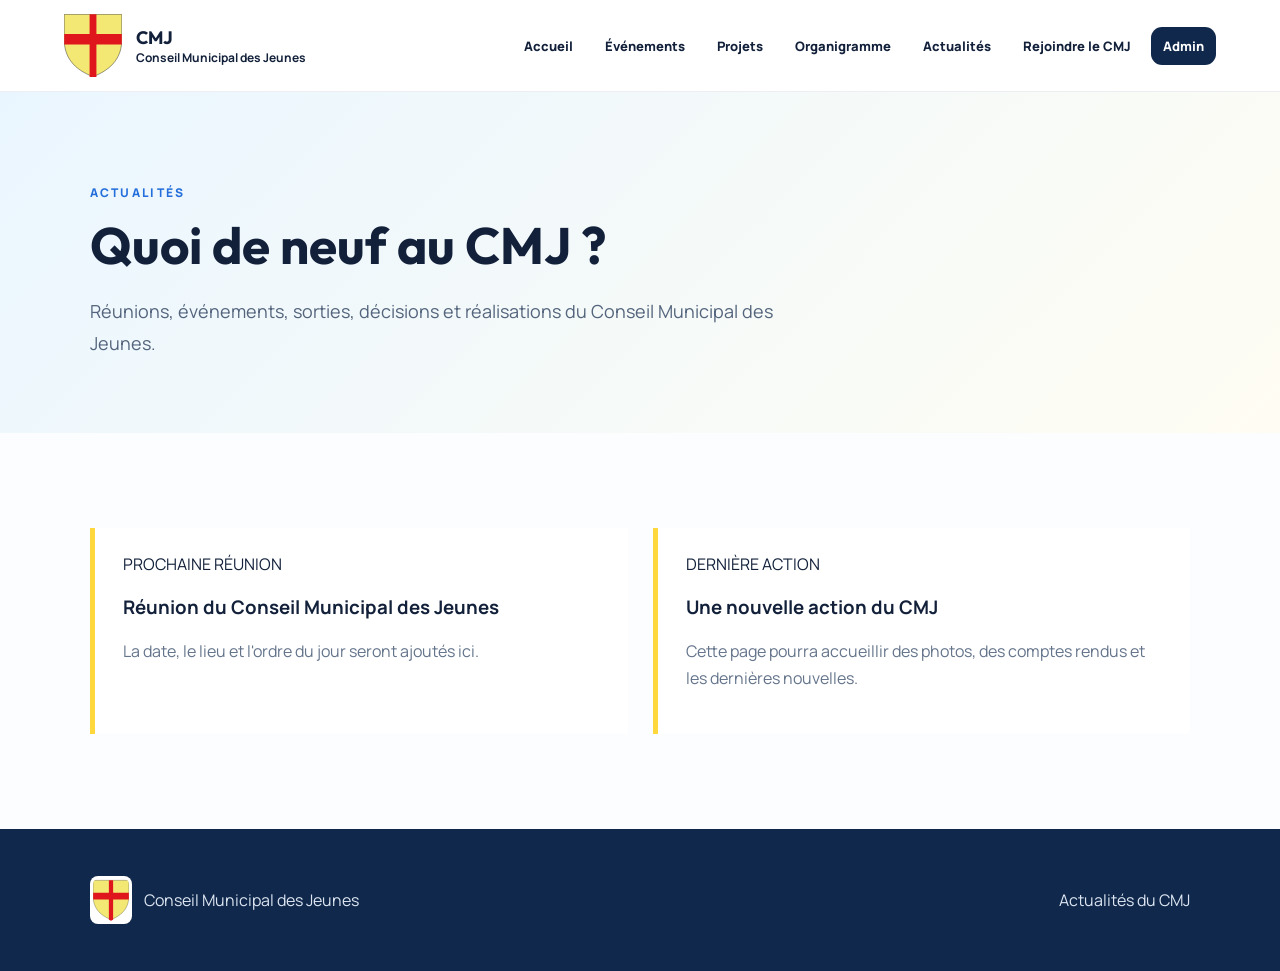
==== actualites.html @ 299745a3 "Migration du site CMJ vers cmj-eth.github.io" ====
<!doctype html><html lang="fr"><head><meta charset="utf-8"><meta name="viewport" content="width=device-width,initial-scale=1"><title>Actualités | CMJ</title><link rel="stylesheet" href="style.css"></head><body><header class="header"><a class="brand" href="index.html"><img class="city-logo" src="assets/logo-ville.svg" alt="Blason"><span><b>CMJ</b><br>Conseil Municipal des Jeunes</span></a><button class="menu">☰</button><nav><a href="index.html">Accueil</a><a href="evenements.html">Événements</a><a href="projets.html">Projets</a><a href="organigramme.html">Organigramme</a><a href="actualites.html">Actualités</a><a href="inscription.html">Rejoindre le CMJ</a><a class="admin-link" href="admin.html">Admin</a></nav></header><main><section class="page-hero"><p class="kicker">ACTUALITÉS</p><h1>Quoi de neuf au CMJ ?</h1><p class="intro">Réunions, événements, sorties, décisions et réalisations du Conseil Municipal des Jeunes.</p></section><section class="page-wrap"><div class="news"><article><time>PROCHAINE RÉUNION</time><h3>Réunion du Conseil Municipal des Jeunes</h3><p>La date, le lieu et l'ordre du jour seront ajoutés ici.</p></article><article><time>DERNIÈRE ACTION</time><h3>Une nouvelle action du CMJ</h3><p>Cette page pourra accueillir des photos, des comptes rendus et les dernières nouvelles.</p></article></div></section></main><footer><div><img class="footer-crest" src="assets/logo-ville.svg" alt="Blason"><p>Conseil Municipal des Jeunes</p></div><p>Actualités du CMJ</p></footer><script src="script.js"></script></body></html>
---- style.css ----
@import url('https://fonts.googleapis.com/css2?family=Manrope:wght@400;500;600;700;800&family=Outfit:wght@600;700;800&display=swap');:root{--navy:#10284b;--blue:#246fdb;--yellow:#ffd83d;--ink:#12203a;--muted:#64748b;--line:#e6edf5;--shadow:0 20px 60px rgba(16,40,75,.10)}*{box-sizing:border-box}html{scroll-behavior:smooth}body{margin:0;font-family:Manrope,system-ui,sans-serif;color:var(--ink);background:#fbfdff;overflow-x:hidden}a{text-decoration:none;color:inherit}.header{height:92px;padding:0 max(5vw,24px);display:flex;align-items:center;justify-content:space-between;border-bottom:1px solid #10284b14;position:sticky;top:0;background:#fffffff0;backdrop-filter:blur(18px);z-index:50}.brand{display:flex;align-items:center;gap:14px;font-size:12px;font-weight:700}.brand b{font-family:Outfit;font-size:18px}.city-logo{width:58px;height:66px;object-fit:contain}.header nav{display:flex;gap:8px;font-weight:800;font-size:13px;align-items:center}.header nav a{padding:10px 12px;border-radius:11px;transition:.25s}.header nav a:hover{background:#edf5ff;color:var(--blue);transform:translateY(-1px)}.admin-link{background:var(--navy)!important;color:white!important}.menu{display:none;border:0;background:#edf5ff;border-radius:12px;padding:8px 12px;font-size:25px}.hero{min-height:690px;padding:100px max(7vw,30px);display:grid;grid-template-columns:1.1fr .9fr;gap:75px;align-items:center;background:radial-gradient(circle at 10% 20%,#dff1ff 0,transparent 32%),radial-gradient(circle at 90% 25%,#fff4b8 0,transparent 28%),linear-gradient(135deg,#f8fcff,#fffdf2)}.kicker{font-size:12px;font-weight:900;letter-spacing:.19em;color:var(--blue)}.hero h1{font-family:Outfit;font-size:clamp(52px,6vw,88px);line-height:.92;margin:17px 0 28px}.hero h1 span{color:var(--blue)}.intro,.section-intro{font-size:18px;line-height:1.8;color:#53647c;max-width:720px}.buttons{display:flex;gap:14px;margin-top:34px}.btn{display:inline-flex;align-items:center;justify-content:center;padding:15px 24px;border-radius:13px;font-weight:800;border:0;cursor:pointer;transition:.25s}.btn:hover{transform:translateY(-2px);box-shadow:0 10px 25px #10284b20}.primary{background:linear-gradient(135deg,#2376dd,#1e63c2);color:white}.outline{border:2px solid var(--blue);color:var(--blue);background:#fff}.white{background:#fff;color:var(--blue)}.hero-card{background:linear-gradient(145deg,#153a6e,#204e88);color:white;padding:42px;border-radius:34px;box-shadow:0 35px 80px #173a6e35;transform:rotate(1deg)}.hero-card h2{font-family:Outfit;font-size:35px}.hero-card p{color:#dce9fb}.hero-crest{width:86px;height:96px;background:#fff;border-radius:22px;padding:7px}.mini{margin-top:30px;background:#ffffff12;padding:20px;border-radius:18px;display:flex;flex-direction:column;gap:5px}.section{padding:100px max(7vw,30px)}.section>h2,.page-hero h1{font-family:Outfit;font-size:clamp(38px,4vw,58px);margin:10px 0 18px}.grid3,.project-grid{display:grid;grid-template-columns:repeat(3,1fr);gap:24px;margin-top:48px}.grid3 article,.panel{padding:32px;border:1px solid var(--line);border-radius:24px;background:white;box-shadow:0 12px 40px #10284b0d}.grid3 span{display:grid;place-items:center;width:62px;height:62px;border-radius:18px;background:#edf6ff;font-size:32px}.grid3 h3,.project-grid h3{font-family:Outfit;font-size:23px}.grid3 p,.project-grid p,.news p,.panel p{color:var(--muted);line-height:1.7}.projects{background:#f4f8fc}.project-grid article{background:white;border:1px solid #e8eef5;border-radius:25px;padding:20px}.pic{height:160px;border-radius:18px;background:#e5f3ff;display:grid;place-items:center;font-size:58px}.news{display:grid;grid-template-columns:1fr 1fr;gap:25px;margin-top:40px}.news article{border-left:5px solid var(--yellow);padding:25px 28px;background:white}.idea{margin:35px max(5vw,20px) 85px;background:linear-gradient(135deg,#1768cc,#244e85);color:white;border-radius:32px;padding:62px;display:flex;align-items:center;justify-content:space-between;gap:30px}.idea h2{font-family:Outfit;font-size:44px}.page-hero{padding:80px max(7vw,30px) 55px;background:linear-gradient(135deg,#eaf6ff,#fffdf3)}.page-wrap{padding:55px max(7vw,30px) 95px}.two-col{display:grid;grid-template-columns:1fr 1fr;gap:24px}.form-panel{margin-top:28px}.form-grid{display:grid;gap:16px}.form-grid label{display:grid;gap:7px;font-weight:750}.form-grid input,.form-grid textarea,.form-grid select{width:100%;padding:14px;border:1px solid #ccd7e5;border-radius:12px;font:inherit}.form-grid textarea{min-height:150px}.consent{display:flex!important;grid-template-columns:auto 1fr!important}.consent input{width:auto}.form-message{font-size:14px;font-weight:700;color:#237347}.notice{padding:18px;border-radius:15px;background:#fff8d9}.admin-box{max-width:560px;margin:auto;padding:36px;border-radius:25px;background:#10284b;color:white}.admin-box input{width:100%;padding:14px;border-radius:11px}.admin-top{display:flex;justify-content:space-between;align-items:center}.admin-grid{display:grid;grid-template-columns:1fr 1fr;gap:24px}.admin-list{display:grid;gap:12px}.admin-row{border:1px solid #e5eaf0;border-radius:15px;padding:16px;display:flex;justify-content:space-between;gap:15px}.small-btn{border:0;border-radius:9px;padding:8px 11px;background:var(--navy);color:white}.event-card{display:grid;grid-template-columns:250px 1fr;border:1px solid #e4e9f0;border-radius:26px;overflow:hidden;background:#fff;box-shadow:var(--shadow);margin-bottom:26px}.event-visual{display:grid;place-items:center;min-height:290px;background:#ffd83d;font-size:72px}.event-content{padding:36px}.event-meta{display:flex;gap:18px;flex-wrap:wrap;margin:20px 0}.footer-crest{width:42px;height:48px;background:white;border-radius:8px;padding:3px}footer{padding:44px max(7vw,30px);background:#10284b;color:#dce5f1;display:flex;justify-content:space-between;align-items:center}footer>div{display:flex;align-items:center;gap:12px}@media(max-width:900px){.admin-grid,.grid3,.project-grid,.news,.two-col,.hero{grid-template-columns:1fr}.header nav{display:none;position:absolute;top:92px;left:0;right:0;background:white;padding:25px;flex-direction:column}.header.open nav{display:flex}.menu{display:block}.event-card{grid-template-columns:1fr}.idea{flex-direction:column;align-items:flex-start}footer{flex-direction:column;align-items:flex-start;gap:20px}}
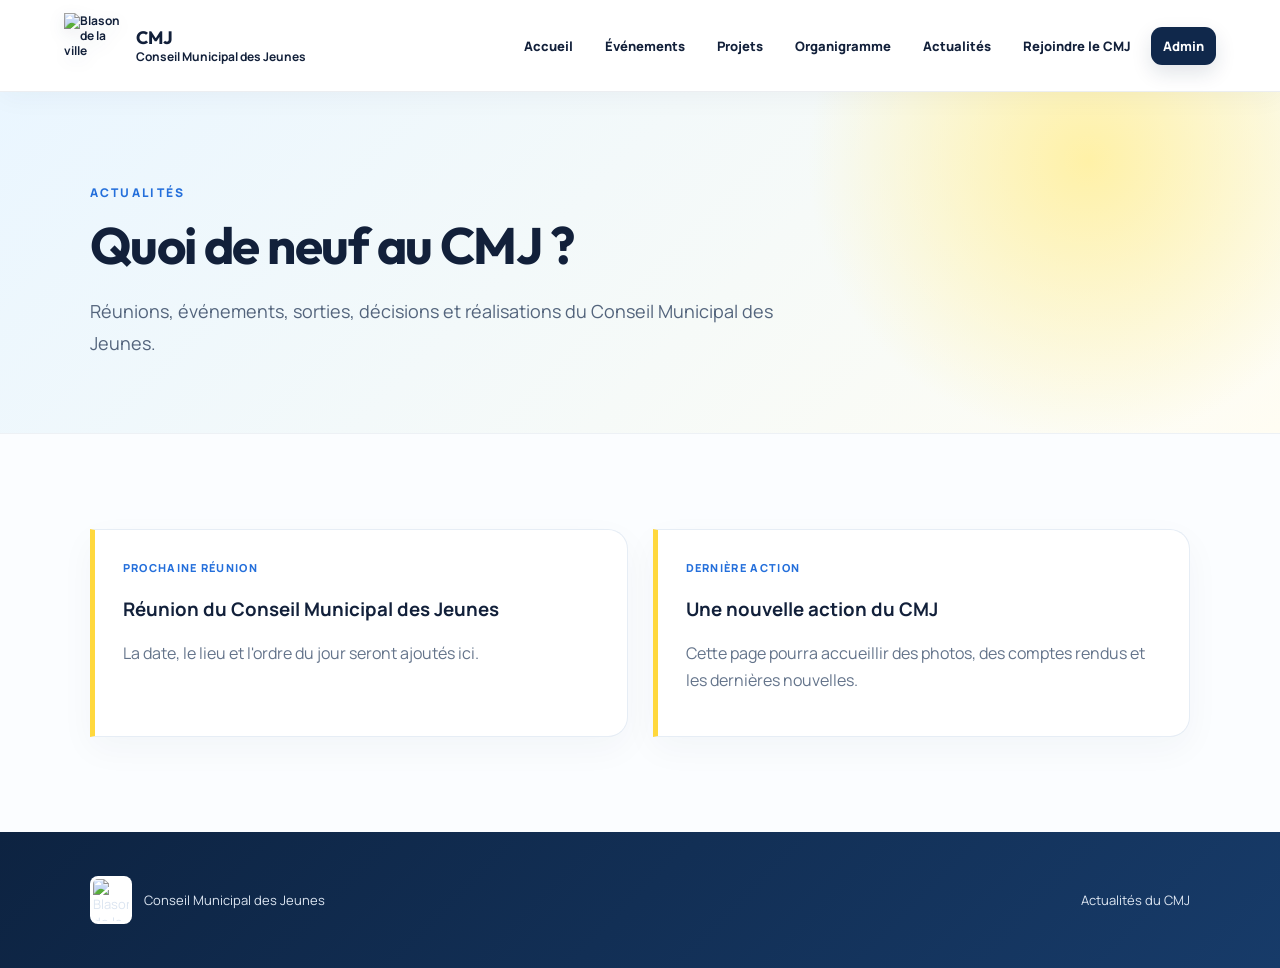
==== commit fd24e451: "Restaure la page actualités" ====
--- a/actualites.html
+++ b/actualites.html
@@ -1 +1 @@
-<!doctype html><html lang="fr"><head><meta charset="utf-8"><meta name="viewport" content="width=device-width,initial-scale=1"><title>Actualités | CMJ</title><link rel="stylesheet" href="style.css"></head><body><header class="header"><a class="brand" href="index.html"><img class="city-logo" src="assets/logo-ville.svg" alt="Blason"><span><b>CMJ</b><br>Conseil Municipal des Jeunes</span></a><button class="menu">☰</button><nav><a href="index.html">Accueil</a><a href="evenements.html">Événements</a><a href="projets.html">Projets</a><a href="organigramme.html">Organigramme</a><a href="actualites.html">Actualités</a><a href="inscription.html">Rejoindre le CMJ</a><a class="admin-link" href="admin.html">Admin</a></nav></header><main><section class="page-hero"><p class="kicker">ACTUALITÉS</p><h1>Quoi de neuf au CMJ ?</h1><p class="intro">Réunions, événements, sorties, décisions et réalisations du Conseil Municipal des Jeunes.</p></section><section class="page-wrap"><div class="news"><article><time>PROCHAINE RÉUNION</time><h3>Réunion du Conseil Municipal des Jeunes</h3><p>La date, le lieu et l'ordre du jour seront ajoutés ici.</p></article><article><time>DERNIÈRE ACTION</time><h3>Une nouvelle action du CMJ</h3><p>Cette page pourra accueillir des photos, des comptes rendus et les dernières nouvelles.</p></article></div></section></main><footer><div><img class="footer-crest" src="assets/logo-ville.svg" alt="Blason"><p>Conseil Municipal des Jeunes</p></div><p>Actualités du CMJ</p></footer><script src="script.js"></script></body></html>+<!doctype html><html lang="fr"><head><meta charset="utf-8"><meta name="viewport" content="width=device-width,initial-scale=1"><title>Actualités | CMJ</title><link rel="stylesheet" href="style.css"></head><body><header class="header"><a class="brand" href="index.html"><img class="city-logo" src="logo-ville.png" alt="Blason de la ville"><span><b>CMJ</b><br>Conseil Municipal des Jeunes</span></a><button class="menu">☰</button><nav><a href="index.html">Accueil</a><a href="evenements.html">Événements</a><a href="projets.html">Projets</a><a href="organigramme.html">Organigramme</a><a href="actualites.html">Actualités</a><a href="inscription.html">Rejoindre le CMJ</a><a class="admin-link" href="admin.html">Admin</a></nav></header><main><section class="page-hero"><p class="kicker">ACTUALITÉS</p><h1>Quoi de neuf au CMJ ?</h1><p class="intro">Réunions, événements, sorties, décisions et réalisations du Conseil Municipal des Jeunes.</p></section><section class="page-wrap"><div class="news"><article><time>PROCHAINE RÉUNION</time><h3>Réunion du Conseil Municipal des Jeunes</h3><p>La date, le lieu et l'ordre du jour seront ajoutés ici.</p></article><article><time>DERNIÈRE ACTION</time><h3>Une nouvelle action du CMJ</h3><p>Cette page pourra accueillir des photos, des comptes rendus et les dernières nouvelles.</p></article></div></section></main><footer><div><img class="footer-crest" src="logo-ville.png" alt="Blason de la ville"><p>Conseil Municipal des Jeunes</p></div><p>Actualités du CMJ</p></footer><script src="script.js"></script></body></html>
--- a/style.css
+++ b/style.css
@@ -1 +1,2 @@
-@import url('https://fonts.googleapis.com/css2?family=Manrope:wght@400;500;600;700;800&family=Outfit:wght@600;700;800&display=swap');:root{--navy:#10284b;--blue:#246fdb;--yellow:#ffd83d;--ink:#12203a;--muted:#64748b;--line:#e6edf5;--shadow:0 20px 60px rgba(16,40,75,.10)}*{box-sizing:border-box}html{scroll-behavior:smooth}body{margin:0;font-family:Manrope,system-ui,sans-serif;color:var(--ink);background:#fbfdff;overflow-x:hidden}a{text-decoration:none;color:inherit}.header{height:92px;padding:0 max(5vw,24px);display:flex;align-items:center;justify-content:space-between;border-bottom:1px solid #10284b14;position:sticky;top:0;background:#fffffff0;backdrop-filter:blur(18px);z-index:50}.brand{display:flex;align-items:center;gap:14px;font-size:12px;font-weight:700}.brand b{font-family:Outfit;font-size:18px}.city-logo{width:58px;height:66px;object-fit:contain}.header nav{display:flex;gap:8px;font-weight:800;font-size:13px;align-items:center}.header nav a{padding:10px 12px;border-radius:11px;transition:.25s}.header nav a:hover{background:#edf5ff;color:var(--blue);transform:translateY(-1px)}.admin-link{background:var(--navy)!important;color:white!important}.menu{display:none;border:0;background:#edf5ff;border-radius:12px;padding:8px 12px;font-size:25px}.hero{min-height:690px;padding:100px max(7vw,30px);display:grid;grid-template-columns:1.1fr .9fr;gap:75px;align-items:center;background:radial-gradient(circle at 10% 20%,#dff1ff 0,transparent 32%),radial-gradient(circle at 90% 25%,#fff4b8 0,transparent 28%),linear-gradient(135deg,#f8fcff,#fffdf2)}.kicker{font-size:12px;font-weight:900;letter-spacing:.19em;color:var(--blue)}.hero h1{font-family:Outfit;font-size:clamp(52px,6vw,88px);line-height:.92;margin:17px 0 28px}.hero h1 span{color:var(--blue)}.intro,.section-intro{font-size:18px;line-height:1.8;color:#53647c;max-width:720px}.buttons{display:flex;gap:14px;margin-top:34px}.btn{display:inline-flex;align-items:center;justify-content:center;padding:15px 24px;border-radius:13px;font-weight:800;border:0;cursor:pointer;transition:.25s}.btn:hover{transform:translateY(-2px);box-shadow:0 10px 25px #10284b20}.primary{background:linear-gradient(135deg,#2376dd,#1e63c2);color:white}.outline{border:2px solid var(--blue);color:var(--blue);background:#fff}.white{background:#fff;color:var(--blue)}.hero-card{background:linear-gradient(145deg,#153a6e,#204e88);color:white;padding:42px;border-radius:34px;box-shadow:0 35px 80px #173a6e35;transform:rotate(1deg)}.hero-card h2{font-family:Outfit;font-size:35px}.hero-card p{color:#dce9fb}.hero-crest{width:86px;height:96px;background:#fff;border-radius:22px;padding:7px}.mini{margin-top:30px;background:#ffffff12;padding:20px;border-radius:18px;display:flex;flex-direction:column;gap:5px}.section{padding:100px max(7vw,30px)}.section>h2,.page-hero h1{font-family:Outfit;font-size:clamp(38px,4vw,58px);margin:10px 0 18px}.grid3,.project-grid{display:grid;grid-template-columns:repeat(3,1fr);gap:24px;margin-top:48px}.grid3 article,.panel{padding:32px;border:1px solid var(--line);border-radius:24px;background:white;box-shadow:0 12px 40px #10284b0d}.grid3 span{display:grid;place-items:center;width:62px;height:62px;border-radius:18px;background:#edf6ff;font-size:32px}.grid3 h3,.project-grid h3{font-family:Outfit;font-size:23px}.grid3 p,.project-grid p,.news p,.panel p{color:var(--muted);line-height:1.7}.projects{background:#f4f8fc}.project-grid article{background:white;border:1px solid #e8eef5;border-radius:25px;padding:20px}.pic{height:160px;border-radius:18px;background:#e5f3ff;display:grid;place-items:center;font-size:58px}.news{display:grid;grid-template-columns:1fr 1fr;gap:25px;margin-top:40px}.news article{border-left:5px solid var(--yellow);padding:25px 28px;background:white}.idea{margin:35px max(5vw,20px) 85px;background:linear-gradient(135deg,#1768cc,#244e85);color:white;border-radius:32px;padding:62px;display:flex;align-items:center;justify-content:space-between;gap:30px}.idea h2{font-family:Outfit;font-size:44px}.page-hero{padding:80px max(7vw,30px) 55px;background:linear-gradient(135deg,#eaf6ff,#fffdf3)}.page-wrap{padding:55px max(7vw,30px) 95px}.two-col{display:grid;grid-template-columns:1fr 1fr;gap:24px}.form-panel{margin-top:28px}.form-grid{display:grid;gap:16px}.form-grid label{display:grid;gap:7px;font-weight:750}.form-grid input,.form-grid textarea,.form-grid select{width:100%;padding:14px;border:1px solid #ccd7e5;border-radius:12px;font:inherit}.form-grid textarea{min-height:150px}.consent{display:flex!important;grid-template-columns:auto 1fr!important}.consent input{width:auto}.form-message{font-size:14px;font-weight:700;color:#237347}.notice{padding:18px;border-radius:15px;background:#fff8d9}.admin-box{max-width:560px;margin:auto;padding:36px;border-radius:25px;background:#10284b;color:white}.admin-box input{width:100%;padding:14px;border-radius:11px}.admin-top{display:flex;justify-content:space-between;align-items:center}.admin-grid{display:grid;grid-template-columns:1fr 1fr;gap:24px}.admin-list{display:grid;gap:12px}.admin-row{border:1px solid #e5eaf0;border-radius:15px;padding:16px;display:flex;justify-content:space-between;gap:15px}.small-btn{border:0;border-radius:9px;padding:8px 11px;background:var(--navy);color:white}.event-card{display:grid;grid-template-columns:250px 1fr;border:1px solid #e4e9f0;border-radius:26px;overflow:hidden;background:#fff;box-shadow:var(--shadow);margin-bottom:26px}.event-visual{display:grid;place-items:center;min-height:290px;background:#ffd83d;font-size:72px}.event-content{padding:36px}.event-meta{display:flex;gap:18px;flex-wrap:wrap;margin:20px 0}.footer-crest{width:42px;height:48px;background:white;border-radius:8px;padding:3px}footer{padding:44px max(7vw,30px);background:#10284b;color:#dce5f1;display:flex;justify-content:space-between;align-items:center}footer>div{display:flex;align-items:center;gap:12px}@media(max-width:900px){.admin-grid,.grid3,.project-grid,.news,.two-col,.hero{grid-template-columns:1fr}.header nav{display:none;position:absolute;top:92px;left:0;right:0;background:white;padding:25px;flex-direction:column}.header.open nav{display:flex}.menu{display:block}.event-card{grid-template-columns:1fr}.idea{flex-direction:column;align-items:flex-start}footer{flex-direction:column;align-items:flex-start;gap:20px}}+@import url('https://fonts.googleapis.com/css2?family=Manrope:wght@400;500;600;700;800&family=Outfit:wght@600;700;800&display=swap');
+:root{--navy:#10284b;--blue:#246fdb;--blue2:#5aa8ff;--yellow:#ffd83d;--red:#e72b32;--ink:#12203a;--muted:#64748b;--line:#e6edf5;--soft:#f5f8fc;--shadow:0 20px 60px rgba(16,40,75,.10)}*{box-sizing:border-box}html{scroll-behavior:smooth}body{margin:0;font-family:Manrope,system-ui,sans-serif;color:var(--ink);background:#fbfdff;overflow-x:hidden}a{text-decoration:none;color:inherit}.header{height:92px;padding:0 max(5vw,24px);display:flex;align-items:center;justify-content:space-between;border-bottom:1px solid rgba(16,40,75,.08);position:sticky;top:0;background:rgba(255,255,255,.88);backdrop-filter:blur(18px);z-index:50;box-shadow:0 6px 25px rgba(16,40,75,.04)}.brand{display:flex;align-items:center;gap:14px;font-size:12px;font-weight:700;line-height:1.25}.brand b{font-family:Outfit;font-size:18px}.city-logo{width:58px;height:66px;object-fit:contain;filter:drop-shadow(0 5px 8px #10284b18)}.header nav{display:flex;gap:8px;font-weight:800;font-size:13px;align-items:center}.header nav a{padding:10px 12px;border-radius:11px;transition:.25s}.header nav a:hover{background:#edf5ff;color:var(--blue);transform:translateY(-1px)}.admin-link{background:var(--navy)!important;color:white!important;box-shadow:0 8px 20px #10284b20}.menu{display:none;border:0;background:#edf5ff;border-radius:12px;padding:8px 12px;font-size:25px;color:var(--navy)}.hero{min-height:690px;padding:100px max(7vw,30px);display:grid;grid-template-columns:1.1fr .9fr;gap:75px;align-items:center;position:relative;background:radial-gradient(circle at 10% 20%,#dff1ff 0,transparent 32%),radial-gradient(circle at 90% 25%,#fff4b8 0,transparent 28%),linear-gradient(135deg,#f8fcff,#fffdf2)}.hero:before,.hero:after{content:'';position:absolute;border-radius:50%;pointer-events:none}.hero:before{width:150px;height:150px;border:30px solid #2474d212;left:-65px;bottom:45px}.hero:after{width:100px;height:100px;background:#ffd83d22;right:42%;top:70px}.kicker{font-size:12px;font-weight:900;letter-spacing:.19em;color:var(--blue);text-transform:uppercase}.hero h1{font-family:Outfit;font-size:clamp(52px,6vw,88px);line-height:.92;margin:17px 0 28px;letter-spacing:-.045em}.hero h1 span{background:linear-gradient(90deg,#2474d2,#55a8ff);-webkit-background-clip:text;color:transparent}.intro,.section-intro{font-size:18px;line-height:1.8;color:#53647c;max-width:720px}.buttons{display:flex;gap:14px;margin-top:34px}.btn{display:inline-flex;align-items:center;justify-content:center;padding:15px 24px;border-radius:13px;font-weight:800;border:0;cursor:pointer;font:inherit;transition:.25s}.btn:hover{transform:translateY(-2px);box-shadow:0 10px 25px #10284b20}.btn[disabled]{opacity:.55;cursor:not-allowed}.primary{background:linear-gradient(135deg,#2376dd,#1e63c2);color:white;box-shadow:0 12px 30px #2474d22d}.outline{border:2px solid var(--blue);color:var(--blue);background:#fff}.outline-light{border:2px solid #ffffff66;color:white;background:transparent}.hero-card{position:relative;background:linear-gradient(145deg,#153a6e,#204e88);color:white;padding:42px;border-radius:34px;box-shadow:0 35px 80px #173a6e35;transform:rotate(1deg);overflow:hidden}.hero-card:after{content:'';position:absolute;width:230px;height:230px;border-radius:50%;background:#ffffff0b;right:-85px;top:-85px}.hero-card h2{font-family:Outfit;font-size:35px;margin:20px 0 10px}.hero-card p{line-height:1.7;color:#dce9fb}.hero-crest{width:86px;height:96px;object-fit:contain;background:#fff;border-radius:22px;padding:7px;box-shadow:0 12px 30px #0002}.mini{margin-top:30px;background:#ffffff12;border:1px solid #ffffff12;padding:20px;border-radius:18px;display:flex;flex-direction:column;gap:5px;backdrop-filter:blur(8px)}.mini span{font-size:13px;color:#dce9fb}.section{padding:100px max(7vw,30px)}.section>h2,.page-hero h1{font-family:Outfit;font-size:clamp(38px,4vw,58px);margin:10px 0 18px;letter-spacing:-.03em}.grid3,.project-grid{display:grid;grid-template-columns:repeat(3,1fr);gap:24px;margin-top:48px}.grid3 article,.panel{padding:32px;border:1px solid var(--line);border-radius:24px;background:rgba(255,255,255,.95);box-shadow:0 12px 40px rgba(16,40,75,.05);transition:.25s}.grid3 article:hover,.project-grid article:hover{transform:translateY(-6px);box-shadow:var(--shadow)}.grid3 span{display:grid;place-items:center;width:62px;height:62px;border-radius:18px;background:#edf6ff;font-size:32px}.grid3 h3,.project-grid h3{font-family:Outfit;font-size:23px;margin-bottom:8px}.grid3 p,.project-grid p,.news p,.panel p{color:var(--muted);line-height:1.7}.projects{background:linear-gradient(180deg,#f4f8fc,#eef5fb)}.project-grid article{background:white;border:1px solid #e8eef5;border-radius:25px;padding:20px;box-shadow:0 12px 35px #1e3a5f0c;transition:.25s}.pic{height:160px;border-radius:18px;background:linear-gradient(145deg,#e5f3ff,#f5fbff);display:grid;place-items:center;font-size:58px;margin-bottom:20px}.project-grid small,.news time{font-weight:900;font-size:11px;letter-spacing:.12em;color:var(--blue)}.project-grid b{font-size:12px;color:#3b8d63}.news{display:grid;grid-template-columns:1fr 1fr;gap:25px;margin-top:40px}.news article{border:1px solid var(--line);border-left:5px solid var(--yellow);padding:25px 28px;background:white;border-radius:0 20px 20px 0;box-shadow:0 12px 35px #10284b0a}.idea{margin:35px max(5vw,20px) 85px;background:linear-gradient(135deg,#1768cc,#244e85);color:white;border-radius:32px;padding:62px;display:flex;align-items:center;justify-content:space-between;gap:30px;box-shadow:0 30px 70px #1c5ba32b;position:relative;overflow:hidden}.idea:after{content:'✦';position:absolute;font-size:180px;color:#ffffff0b;right:15%;top:-55px}.idea .kicker{color:#ffdf63}.idea h2{font-family:Outfit;font-size:44px;margin:8px 0}.idea p:last-child{color:#dcecff}.white{background:white;color:var(--blue);white-space:nowrap}.page-hero{padding:80px max(7vw,30px) 55px;background:radial-gradient(circle at 85% 20%,#fff1a7 0,transparent 25%),linear-gradient(135deg,#eaf6ff,#fffdf3);border-bottom:1px solid #edf1f5}.page-wrap{padding:55px max(7vw,30px) 95px}.two-col{display:grid;grid-template-columns:1fr 1fr;gap:24px}.info-card{padding:30px;border-radius:22px;background:#f4f8fc}.info-card strong{display:block;margin-bottom:8px}.form-panel{margin-top:28px}.form-grid{display:grid;gap:16px}.form-grid label{display:grid;gap:7px;font-weight:750;color:#26364f}.form-grid input,.form-grid textarea,.form-grid select{width:100%;padding:14px 15px;border:1px solid #ccd7e5;border-radius:12px;font:inherit;background:#fbfdff;transition:.2s}.form-grid input:focus,.form-grid textarea:focus,.form-grid select:focus{outline:none;border-color:#5a9ee8;box-shadow:0 0 0 4px #2474d212;background:#fff}.form-grid textarea{min-height:150px;resize:vertical}.consent{display:flex!important;grid-template-columns:auto 1fr!important;align-items:flex-start;gap:10px!important;font-weight:500!important;color:#667085!important}.consent input{width:auto;margin-top:4px}.form-message{margin:4px 0 0;font-size:14px;font-weight:700;color:#237347}.form-message.error{color:#b42318}.notice{padding:18px;border-radius:15px;background:#fff8d9;border:1px solid #f3df8b;color:#5f5220}.admin-box{max-width:560px;margin:0 auto;padding:36px;border-radius:25px;background:linear-gradient(145deg,#10284b,#183d70);color:white;box-shadow:var(--shadow)}.admin-box p{color:#d5e0ef}.admin-box label{display:grid;gap:5px;margin-bottom:12px;font-weight:700}.admin-box input{width:100%;padding:14px;border-radius:11px;border:0}.admin-actions{display:flex;gap:12px;flex-wrap:wrap;margin-top:12px}.admin-note{margin-top:20px;font-size:13px!important}.admin-top{display:flex;justify-content:space-between;align-items:center;gap:20px;margin-bottom:25px}.admin-top h2{font-family:Outfit;font-size:38px;margin:5px 0}.admin-grid{display:grid;grid-template-columns:1fr 1fr;gap:24px}.admin-grid-lower{margin-top:24px}.admin-list{display:grid;gap:12px;max-height:580px;overflow:auto}.admin-row{border:1px solid #e5eaf0;border-radius:15px;padding:16px;display:flex;justify-content:space-between;align-items:flex-start;gap:15px;background:#fbfdff}.admin-row strong{display:block}.admin-row small{display:block;color:#778399;margin-top:4px}.admin-row p{margin:8px 0 0!important;font-size:14px}.small-btn{border:0;border-radius:9px;padding:8px 11px;background:var(--navy);color:white;font-weight:700;cursor:pointer}.event-preview{margin-top:38px;padding:30px;border-radius:24px;background:white;display:flex;justify-content:space-between;align-items:center;gap:25px;box-shadow:var(--shadow);border:1px solid var(--line)}.event-preview h3{font-family:Outfit;font-size:27px;margin:8px 0}.event-preview p{color:#667085;max-width:700px}.event-date{display:inline-block;padding:7px 11px;border-radius:999px;background:#fff3b8;color:#705e00;font-size:12px;font-weight:900;text-transform:uppercase;letter-spacing:.08em}.event-card{display:grid;grid-template-columns:250px 1fr;border:1px solid #e4e9f0;border-radius:26px;overflow:hidden;background:#fff;box-shadow:var(--shadow);margin-bottom:26px;transition:.25s}.event-card:hover{transform:translateY(-4px)}.event-visual{display:grid;place-items:center;min-height:290px;background:linear-gradient(145deg,#ffef8a,#ffd43b);font-size:72px}.event-content{padding:36px}.event-content h2{font-family:Outfit;font-size:31px;margin:12px 0}.event-content p{color:#667085;line-height:1.7}.event-meta{display:flex;gap:18px;flex-wrap:wrap;margin:20px 0;color:#516078;font-weight:700}.event-register-form{margin-top:24px;padding-top:24px;border-top:1px solid #e5eaf0}.footer-crest{width:42px;height:48px;object-fit:contain;background:white;border-radius:8px;padding:3px}footer{padding:44px max(7vw,30px);background:linear-gradient(135deg,#0d2341,#173b69);color:#dce5f1;display:flex;justify-content:space-between;align-items:center;font-size:13px}footer>div{display:flex;align-items:center;gap:12px}@media(max-width:1100px){.header nav{gap:2px;font-size:12px}.header nav a{padding:9px 8px}}@media(max-width:900px){.admin-grid{grid-template-columns:1fr}.header nav{display:none;position:absolute;top:92px;left:0;right:0;background:white;padding:25px;flex-direction:column;box-shadow:0 15px 30px #0001}.header.open nav{display:flex}.menu{display:block}.hero{grid-template-columns:1fr;padding-top:65px}.hero-card{transform:none}.grid3,.project-grid,.news,.two-col{grid-template-columns:1fr}.idea{padding:40px 30px;flex-direction:column;align-items:flex-start}.idea h2{font-size:35px}.event-preview{align-items:flex-start;flex-direction:column}.event-card{grid-template-columns:1fr}.event-visual{min-height:190px}.admin-top{align-items:flex-start;flex-direction:column}footer{flex-direction:column;align-items:flex-start;gap:20px}.buttons{flex-direction:column;align-items:flex-start}}
